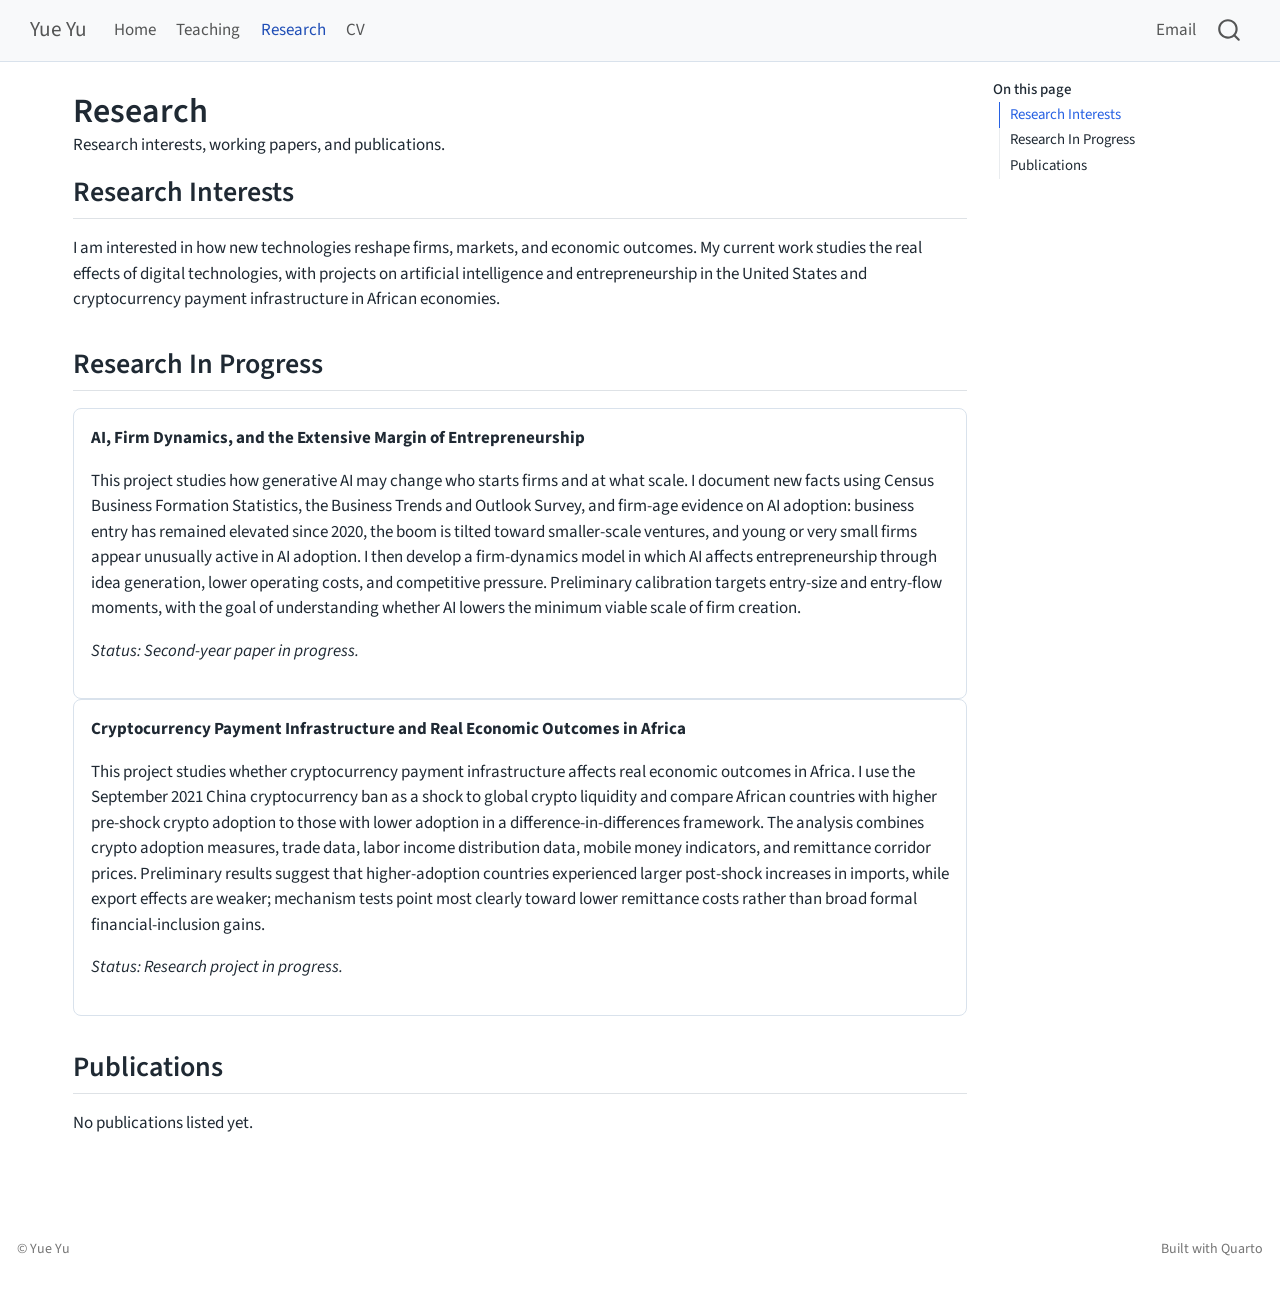
==== docs/research.html @ 1b6b4083 "Initial personal website" ====
<!DOCTYPE html>
<html xmlns="http://www.w3.org/1999/xhtml" lang="en" xml:lang="en"><head>

<meta charset="utf-8">
<meta name="generator" content="quarto-1.9.38">

<meta name="viewport" content="width=device-width, initial-scale=1.0, user-scalable=yes">

<meta name="description" content="Research interests, working papers, and publications.">

<title>Research – Yue Yu</title>
<style>
/* Default styles provided by pandoc.
** See https://pandoc.org/MANUAL.html#variables-for-html for config info.
*/
code{white-space: pre-wrap;}
span.smallcaps{font-variant: small-caps;}
div.columns{display: flex; gap: min(4vw, 1.5em);}
div.column{flex: auto; overflow-x: auto;}
div.hanging-indent{margin-left: 1.5em; text-indent: -1.5em;}
ul.task-list{list-style: none;}
ul.task-list li input[type="checkbox"] {
  width: 0.8em;
  margin: 0 0.8em 0.2em -1em; /* quarto-specific, see https://github.com/quarto-dev/quarto-cli/issues/4556 */ 
  vertical-align: middle;
}
</style>


<script src="site_libs/quarto-nav/quarto-nav.js"></script>
<script src="site_libs/quarto-nav/headroom.min.js"></script>
<script src="site_libs/clipboard/clipboard.min.js"></script>
<script src="site_libs/quarto-search/autocomplete.umd.js"></script>
<script src="site_libs/quarto-search/fuse.min.js"></script>
<script src="site_libs/quarto-search/quarto-search.js"></script>
<meta name="quarto:offset" content="./">
<script src="site_libs/quarto-html/quarto.js" type="module"></script>
<script src="site_libs/quarto-html/tabsets/tabsets.js" type="module"></script>
<script src="site_libs/quarto-html/popper.min.js"></script>
<script src="site_libs/quarto-html/tippy.umd.min.js"></script>
<script src="site_libs/quarto-html/anchor.min.js"></script>
<link href="site_libs/quarto-html/tippy.css" rel="stylesheet">
<link href="site_libs/quarto-html/quarto-syntax-highlighting-15634bcf2e68342d4ad2dfa704d543f6.css" rel="stylesheet" id="quarto-text-highlighting-styles">
<script src="site_libs/bootstrap/bootstrap.min.js"></script>
<link href="site_libs/bootstrap/bootstrap-icons.css" rel="stylesheet">
<link href="site_libs/bootstrap/bootstrap-158031087360bce0ff56dc785ce39e06.min.css" rel="stylesheet" append-hash="true" id="quarto-bootstrap" data-mode="light">
<script id="quarto-search-options" type="application/json">{
  "location": "navbar",
  "copy-button": false,
  "collapse-after": 3,
  "panel-placement": "end",
  "type": "overlay",
  "limit": 50,
  "keyboard-shortcut": [
    "f",
    "/",
    "s"
  ],
  "show-item-context": false,
  "language": {
    "search-no-results-text": "No results",
    "search-matching-documents-text": "matching documents",
    "search-copy-link-title": "Copy link to search",
    "search-hide-matches-text": "Hide additional matches",
    "search-more-match-text": "more match in this document",
    "search-more-matches-text": "more matches in this document",
    "search-clear-button-title": "Clear",
    "search-text-placeholder": "",
    "search-detached-cancel-button-title": "Cancel",
    "search-submit-button-title": "Submit",
    "search-label": "Search"
  }
}</script>


<link rel="stylesheet" href="styles.css">
</head>

<body class="nav-fixed quarto-light">

<div id="quarto-search-results"></div>
  <header id="quarto-header" class="headroom fixed-top">
    <nav class="navbar navbar-expand-lg " data-bs-theme="dark">
      <div class="navbar-container container-fluid">
      <div class="navbar-brand-container mx-auto">
    <a class="navbar-brand" href="./index.html">
    <span class="navbar-title">Yue Yu</span>
    </a>
  </div>
            <div id="quarto-search" class="" title="Search"></div>
          <button class="navbar-toggler" type="button" data-bs-toggle="collapse" data-bs-target="#navbarCollapse" aria-controls="navbarCollapse" role="menu" aria-expanded="false" aria-label="Toggle navigation" onclick="if (window.quartoToggleHeadroom) { window.quartoToggleHeadroom(); }">
  <span class="navbar-toggler-icon"></span>
</button>
          <div class="collapse navbar-collapse" id="navbarCollapse">
            <ul class="navbar-nav navbar-nav-scroll me-auto">
  <li class="nav-item">
    <a class="nav-link" href="./index.html"> 
<span class="menu-text">Home</span></a>
  </li>  
  <li class="nav-item">
    <a class="nav-link" href="./teaching.html"> 
<span class="menu-text">Teaching</span></a>
  </li>  
  <li class="nav-item">
    <a class="nav-link active" href="./research.html" aria-current="page"> 
<span class="menu-text">Research</span></a>
  </li>  
  <li class="nav-item">
    <a class="nav-link" href="./cv.html"> 
<span class="menu-text">CV</span></a>
  </li>  
</ul>
            <ul class="navbar-nav navbar-nav-scroll ms-auto">
  <li class="nav-item">
    <a class="nav-link" href="mailto:yu78@ucsb.edu"> 
<span class="menu-text">Email</span></a>
  </li>  
</ul>
          </div> <!-- /navcollapse -->
            <div class="quarto-navbar-tools">
</div>
      </div> <!-- /container-fluid -->
    </nav>
</header>
<!-- content -->
<div id="quarto-content" class="quarto-container page-columns page-rows-contents page-layout-full page-navbar">
<!-- sidebar -->
<!-- margin-sidebar -->
    <div id="quarto-margin-sidebar" class="sidebar margin-sidebar">
        <nav id="TOC" role="doc-toc" class="toc-active">
    <h2 id="toc-title">On this page</h2>
   
  <ul>
  <li><a href="#research-interests" id="toc-research-interests" class="nav-link active" data-scroll-target="#research-interests">Research Interests</a></li>
  <li><a href="#research-in-progress" id="toc-research-in-progress" class="nav-link" data-scroll-target="#research-in-progress">Research In Progress</a></li>
  <li><a href="#publications" id="toc-publications" class="nav-link" data-scroll-target="#publications">Publications</a></li>
  </ul>
</nav>
    </div>
<!-- main -->
<main class="content column-page-left" id="quarto-document-content">

<header id="title-block-header" class="quarto-title-block default">
<div class="quarto-title">
<h1 class="title">Research</h1>
</div>

<div>
  <div class="description">
    Research interests, working papers, and publications.
  </div>
</div>


<div class="quarto-title-meta column-page-left">

    
  
    
  </div>
  


</header>


<section id="research-interests" class="level2">
<h2 class="anchored" data-anchor-id="research-interests">Research Interests</h2>
<p>I am interested in how new technologies reshape firms, markets, and economic outcomes. My current work studies the real effects of digital technologies, with projects on artificial intelligence and entrepreneurship in the United States and cryptocurrency payment infrastructure in African economies.</p>
</section>
<section id="research-in-progress" class="level2">
<h2 class="anchored" data-anchor-id="research-in-progress">Research In Progress</h2>
<div class="paper">
<p><strong>AI, Firm Dynamics, and the Extensive Margin of Entrepreneurship</strong></p>
<p>This project studies how generative AI may change who starts firms and at what scale. I document new facts using Census Business Formation Statistics, the Business Trends and Outlook Survey, and firm-age evidence on AI adoption: business entry has remained elevated since 2020, the boom is tilted toward smaller-scale ventures, and young or very small firms appear unusually active in AI adoption. I then develop a firm-dynamics model in which AI affects entrepreneurship through idea generation, lower operating costs, and competitive pressure. Preliminary calibration targets entry-size and entry-flow moments, with the goal of understanding whether AI lowers the minimum viable scale of firm creation.</p>
<p><em>Status: Second-year paper in progress.</em></p>
</div>
<div class="paper">
<p><strong>Cryptocurrency Payment Infrastructure and Real Economic Outcomes in Africa</strong></p>
<p>This project studies whether cryptocurrency payment infrastructure affects real economic outcomes in Africa. I use the September 2021 China cryptocurrency ban as a shock to global crypto liquidity and compare African countries with higher pre-shock crypto adoption to those with lower adoption in a difference-in-differences framework. The analysis combines crypto adoption measures, trade data, labor income distribution data, mobile money indicators, and remittance corridor prices. Preliminary results suggest that higher-adoption countries experienced larger post-shock increases in imports, while export effects are weaker; mechanism tests point most clearly toward lower remittance costs rather than broad formal financial-inclusion gains.</p>
<p><em>Status: Research project in progress.</em></p>
</div>
</section>
<section id="publications" class="level2">
<h2 class="anchored" data-anchor-id="publications">Publications</h2>
<p>No publications listed yet.</p>


</section>

</main> <!-- /main -->
<script id="quarto-html-after-body" type="application/javascript">
  window.document.addEventListener("DOMContentLoaded", function (event) {
    const icon = "";
    const anchorJS = new window.AnchorJS();
    anchorJS.options = {
      placement: 'right',
      icon: icon
    };
    anchorJS.add('.anchored');
    const isCodeAnnotation = (el) => {
      for (const clz of el.classList) {
        if (clz.startsWith('code-annotation-')) {                     
          return true;
        }
      }
      return false;
    }
    const onCopySuccess = function(e) {
      // button target
      const button = e.trigger;
      // don't keep focus
      button.blur();
      // flash "checked"
      button.classList.add('code-copy-button-checked');
      var currentTitle = button.getAttribute("title");
      button.setAttribute("title", "Copied!");
      let tooltip;
      if (window.bootstrap) {
        button.setAttribute("data-bs-toggle", "tooltip");
        button.setAttribute("data-bs-placement", "left");
        button.setAttribute("data-bs-title", "Copied!");
        tooltip = new bootstrap.Tooltip(button, 
          { trigger: "manual", 
            customClass: "code-copy-button-tooltip",
            offset: [0, -8]});
        tooltip.show();    
      }
      setTimeout(function() {
        if (tooltip) {
          tooltip.hide();
          button.removeAttribute("data-bs-title");
          button.removeAttribute("data-bs-toggle");
          button.removeAttribute("data-bs-placement");
        }
        button.setAttribute("title", currentTitle);
        button.classList.remove('code-copy-button-checked');
      }, 1000);
      // clear code selection
      e.clearSelection();
    }
    const getTextToCopy = function(trigger) {
      const outerScaffold = trigger.parentElement.cloneNode(true);
      const codeEl = outerScaffold.querySelector('code');
      for (const childEl of codeEl.children) {
        if (isCodeAnnotation(childEl)) {
          childEl.remove();
        }
      }
      return codeEl.innerText;
    }
    const clipboard = new window.ClipboardJS('.code-copy-button:not([data-in-quarto-modal])', {
      text: getTextToCopy
    });
    clipboard.on('success', onCopySuccess);
    if (window.document.getElementById('quarto-embedded-source-code-modal')) {
      const clipboardModal = new window.ClipboardJS('.code-copy-button[data-in-quarto-modal]', {
        text: getTextToCopy,
        container: window.document.getElementById('quarto-embedded-source-code-modal')
      });
      clipboardModal.on('success', onCopySuccess);
    }
      var localhostRegex = new RegExp(/^(?:http|https):\/\/localhost\:?[0-9]*\//);
      var mailtoRegex = new RegExp(/^mailto:/);
        var filterRegex = new RegExp('/' + window.location.host + '/');
      var isInternal = (href) => {
          return filterRegex.test(href) || localhostRegex.test(href) || mailtoRegex.test(href);
      }
      // Inspect non-navigation links and adorn them if external
     var links = window.document.querySelectorAll('a[href]:not(.nav-link):not(.navbar-brand):not(.toc-action):not(.sidebar-link):not(.sidebar-item-toggle):not(.pagination-link):not(.no-external):not([aria-hidden]):not(.dropdown-item):not(.quarto-navigation-tool):not(.about-link)');
      for (var i=0; i<links.length; i++) {
        const link = links[i];
        if (!isInternal(link.href)) {
          // undo the damage that might have been done by quarto-nav.js in the case of
          // links that we want to consider external
          if (link.dataset.originalHref !== undefined) {
            link.href = link.dataset.originalHref;
          }
        }
      }
    function tippyHover(el, contentFn, onTriggerFn, onUntriggerFn) {
      const config = {
        allowHTML: true,
        maxWidth: 500,
        delay: 100,
        arrow: false,
        appendTo: function(el) {
            return el.parentElement;
        },
        interactive: true,
        interactiveBorder: 10,
        theme: 'quarto',
        placement: 'bottom-start',
      };
      if (contentFn) {
        config.content = contentFn;
      }
      if (onTriggerFn) {
        config.onTrigger = onTriggerFn;
      }
      if (onUntriggerFn) {
        config.onUntrigger = onUntriggerFn;
      }
      window.tippy(el, config); 
    }
    const noterefs = window.document.querySelectorAll('a[role="doc-noteref"]');
    for (var i=0; i<noterefs.length; i++) {
      const ref = noterefs[i];
      tippyHover(ref, function() {
        // use id or data attribute instead here
        let href = ref.getAttribute('data-footnote-href') || ref.getAttribute('href');
        try { href = new URL(href).hash; } catch {}
        const id = href.replace(/^#\/?/, "");
        const note = window.document.getElementById(id);
        if (note) {
          return note.innerHTML;
        } else {
          return "";
        }
      });
    }
    const xrefs = window.document.querySelectorAll('a.quarto-xref');
    const processXRef = (id, note) => {
      // Strip column container classes
      const stripColumnClz = (el) => {
        el.classList.remove("page-full", "page-columns");
        if (el.children) {
          for (const child of el.children) {
            stripColumnClz(child);
          }
        }
      }
      stripColumnClz(note)
      if (id === null || id.startsWith('sec-')) {
        // Special case sections, only their first couple elements
        const container = document.createElement("div");
        if (note.children && note.children.length > 2) {
          container.appendChild(note.children[0].cloneNode(true));
          for (let i = 1; i < note.children.length; i++) {
            const child = note.children[i];
            if (child.tagName === "P" && child.innerText === "") {
              continue;
            } else {
              container.appendChild(child.cloneNode(true));
              break;
            }
          }
          if (window.Quarto?.typesetMath) {
            window.Quarto.typesetMath(container);
          }
          return container.innerHTML
        } else {
          if (window.Quarto?.typesetMath) {
            window.Quarto.typesetMath(note);
          }
          return note.innerHTML;
        }
      } else {
        // Remove any anchor links if they are present
        const anchorLink = note.querySelector('a.anchorjs-link');
        if (anchorLink) {
          anchorLink.remove();
        }
        if (window.Quarto?.typesetMath) {
          window.Quarto.typesetMath(note);
        }
        if (note.classList.contains("callout")) {
          return note.outerHTML;
        } else {
          return note.innerHTML;
        }
      }
    }
    for (var i=0; i<xrefs.length; i++) {
      const xref = xrefs[i];
      tippyHover(xref, undefined, function(instance) {
        instance.disable();
        let url = xref.getAttribute('href');
        let hash = undefined; 
        if (url.startsWith('#')) {
          hash = url;
        } else {
          try { hash = new URL(url).hash; } catch {}
        }
        if (hash) {
          const id = hash.replace(/^#\/?/, "");
          const note = window.document.getElementById(id);
          if (note !== null) {
            try {
              const html = processXRef(id, note.cloneNode(true));
              instance.setContent(html);
            } finally {
              instance.enable();
              instance.show();
            }
          } else {
            // See if we can fetch this
            fetch(url.split('#')[0])
            .then(res => res.text())
            .then(html => {
              const parser = new DOMParser();
              const htmlDoc = parser.parseFromString(html, "text/html");
              const note = htmlDoc.getElementById(id);
              if (note !== null) {
                const html = processXRef(id, note);
                instance.setContent(html);
              } 
            }).finally(() => {
              instance.enable();
              instance.show();
            });
          }
        } else {
          // See if we can fetch a full url (with no hash to target)
          // This is a special case and we should probably do some content thinning / targeting
          fetch(url)
          .then(res => res.text())
          .then(html => {
            const parser = new DOMParser();
            const htmlDoc = parser.parseFromString(html, "text/html");
            const note = htmlDoc.querySelector('main.content');
            if (note !== null) {
              // This should only happen for chapter cross references
              // (since there is no id in the URL)
              // remove the first header
              if (note.children.length > 0 && note.children[0].tagName === "HEADER") {
                note.children[0].remove();
              }
              const html = processXRef(null, note);
              instance.setContent(html);
            } 
          }).finally(() => {
            instance.enable();
            instance.show();
          });
        }
      }, function(instance) {
      });
    }
        let selectedAnnoteEl;
        const selectorForAnnotation = ( cell, annotation) => {
          let cellAttr = 'data-code-cell="' + cell + '"';
          let lineAttr = 'data-code-annotation="' +  annotation + '"';
          const selector = 'span[' + cellAttr + '][' + lineAttr + ']';
          return selector;
        }
        const selectCodeLines = (annoteEl) => {
          const doc = window.document;
          const targetCell = annoteEl.getAttribute("data-target-cell");
          const targetAnnotation = annoteEl.getAttribute("data-target-annotation");
          const annoteSpan = window.document.querySelector(selectorForAnnotation(targetCell, targetAnnotation));
          const lines = annoteSpan.getAttribute("data-code-lines").split(",");
          const lineIds = lines.map((line) => {
            return targetCell + "-" + line;
          })
          let top = null;
          let height = null;
          let parent = null;
          if (lineIds.length > 0) {
              //compute the position of the single el (top and bottom and make a div)
              const el = window.document.getElementById(lineIds[0]);
              top = el.offsetTop;
              height = el.offsetHeight;
              parent = el.parentElement.parentElement;
            if (lineIds.length > 1) {
              const lastEl = window.document.getElementById(lineIds[lineIds.length - 1]);
              const bottom = lastEl.offsetTop + lastEl.offsetHeight;
              height = bottom - top;
            }
            if (top !== null && height !== null && parent !== null) {
              // cook up a div (if necessary) and position it 
              let div = window.document.getElementById("code-annotation-line-highlight");
              if (div === null) {
                div = window.document.createElement("div");
                div.setAttribute("id", "code-annotation-line-highlight");
                div.style.position = 'absolute';
                parent.appendChild(div);
              }
              div.style.top = top - 2 + "px";
              div.style.height = height + 4 + "px";
              div.style.left = 0;
              let gutterDiv = window.document.getElementById("code-annotation-line-highlight-gutter");
              if (gutterDiv === null) {
                gutterDiv = window.document.createElement("div");
                gutterDiv.setAttribute("id", "code-annotation-line-highlight-gutter");
                gutterDiv.style.position = 'absolute';
                const codeCell = window.document.getElementById(targetCell);
                const gutter = codeCell.querySelector('.code-annotation-gutter');
                gutter.appendChild(gutterDiv);
              }
              gutterDiv.style.top = top - 2 + "px";
              gutterDiv.style.height = height + 4 + "px";
            }
            selectedAnnoteEl = annoteEl;
          }
        };
        const unselectCodeLines = () => {
          const elementsIds = ["code-annotation-line-highlight", "code-annotation-line-highlight-gutter"];
          elementsIds.forEach((elId) => {
            const div = window.document.getElementById(elId);
            if (div) {
              div.remove();
            }
          });
          selectedAnnoteEl = undefined;
        };
          // Handle positioning of the toggle
      window.addEventListener(
        "resize",
        throttle(() => {
          elRect = undefined;
          if (selectedAnnoteEl) {
            selectCodeLines(selectedAnnoteEl);
          }
        }, 10)
      );
      function throttle(fn, ms) {
      let throttle = false;
      let timer;
        return (...args) => {
          if(!throttle) { // first call gets through
              fn.apply(this, args);
              throttle = true;
          } else { // all the others get throttled
              if(timer) clearTimeout(timer); // cancel #2
              timer = setTimeout(() => {
                fn.apply(this, args);
                timer = throttle = false;
              }, ms);
          }
        };
      }
        // Attach click handler to the DT
        const annoteDls = window.document.querySelectorAll('dt[data-target-cell]');
        for (const annoteDlNode of annoteDls) {
          annoteDlNode.addEventListener('click', (event) => {
            const clickedEl = event.target;
            if (clickedEl !== selectedAnnoteEl) {
              unselectCodeLines();
              const activeEl = window.document.querySelector('dt[data-target-cell].code-annotation-active');
              if (activeEl) {
                activeEl.classList.remove('code-annotation-active');
              }
              selectCodeLines(clickedEl);
              clickedEl.classList.add('code-annotation-active');
            } else {
              // Unselect the line
              unselectCodeLines();
              clickedEl.classList.remove('code-annotation-active');
            }
          });
        }
    const findCites = (el) => {
      const parentEl = el.parentElement;
      if (parentEl) {
        const cites = parentEl.dataset.cites;
        if (cites) {
          return {
            el,
            cites: cites.split(' ')
          };
        } else {
          return findCites(el.parentElement)
        }
      } else {
        return undefined;
      }
    };
    var bibliorefs = window.document.querySelectorAll('a[role="doc-biblioref"]');
    for (var i=0; i<bibliorefs.length; i++) {
      const ref = bibliorefs[i];
      const citeInfo = findCites(ref);
      if (citeInfo) {
        tippyHover(citeInfo.el, function() {
          var popup = window.document.createElement('div');
          citeInfo.cites.forEach(function(cite) {
            var citeDiv = window.document.createElement('div');
            citeDiv.classList.add('hanging-indent');
            citeDiv.classList.add('csl-entry');
            var biblioDiv = window.document.getElementById('ref-' + cite);
            if (biblioDiv) {
              citeDiv.innerHTML = biblioDiv.innerHTML;
            }
            popup.appendChild(citeDiv);
          });
          return popup.innerHTML;
        });
      }
    }
  });
  </script>
</div> <!-- /content -->
<footer class="footer">
  <div class="nav-footer">
    <div class="nav-footer-left">
<p>© Yue Yu</p>
</div>   
    <div class="nav-footer-center">
      &nbsp;
    </div>
    <div class="nav-footer-right">
<p>Built with Quarto</p>
</div>
  </div>
</footer>




</body></html>
---- docs/site_libs/quarto-html/tippy.css ----
.tippy-box[data-animation=fade][data-state=hidden]{opacity:0}[data-tippy-root]{max-width:calc(100vw - 10px)}.tippy-box{position:relative;background-color:#333;color:#fff;border-radius:4px;font-size:14px;line-height:1.4;white-space:normal;outline:0;transition-property:transform,visibility,opacity}.tippy-box[data-placement^=top]>.tippy-arrow{bottom:0}.tippy-box[data-placement^=top]>.tippy-arrow:before{bottom:-7px;left:0;border-width:8px 8px 0;border-top-color:initial;transform-origin:center top}.tippy-box[data-placement^=bottom]>.tippy-arrow{top:0}.tippy-box[data-placement^=bottom]>.tippy-arrow:before{top:-7px;left:0;border-width:0 8px 8px;border-bottom-color:initial;transform-origin:center bottom}.tippy-box[data-placement^=left]>.tippy-arrow{right:0}.tippy-box[data-placement^=left]>.tippy-arrow:before{border-width:8px 0 8px 8px;border-left-color:initial;right:-7px;transform-origin:center left}.tippy-box[data-placement^=right]>.tippy-arrow{left:0}.tippy-box[data-placement^=right]>.tippy-arrow:before{left:-7px;border-width:8px 8px 8px 0;border-right-color:initial;transform-origin:center right}.tippy-box[data-inertia][data-state=visible]{transition-timing-function:cubic-bezier(.54,1.5,.38,1.11)}.tippy-arrow{width:16px;height:16px;color:#333}.tippy-arrow:before{content:"";position:absolute;border-color:transparent;border-style:solid}.tippy-content{position:relative;padding:5px 9px;z-index:1}
---- docs/site_libs/quarto-html/quarto-syntax-highlighting-15634bcf2e68342d4ad2dfa704d543f6.css ----
/* quarto syntax highlight colors */
:root {
  --quarto-hl-ot-color: #003B4F;
  --quarto-hl-at-color: #657422;
  --quarto-hl-ss-color: #20794D;
  --quarto-hl-an-color: #5E5E5E;
  --quarto-hl-fu-color: #4758AB;
  --quarto-hl-st-color: #20794D;
  --quarto-hl-cf-color: #003B4F;
  --quarto-hl-op-color: #5E5E5E;
  --quarto-hl-er-color: #AD0000;
  --quarto-hl-bn-color: #AD0000;
  --quarto-hl-al-color: #AD0000;
  --quarto-hl-va-color: #111111;
  --quarto-hl-bu-color: inherit;
  --quarto-hl-ex-color: inherit;
  --quarto-hl-pp-color: #AD0000;
  --quarto-hl-in-color: #5E5E5E;
  --quarto-hl-vs-color: #20794D;
  --quarto-hl-wa-color: #5E5E5E;
  --quarto-hl-do-color: #5E5E5E;
  --quarto-hl-im-color: #00769E;
  --quarto-hl-ch-color: #20794D;
  --quarto-hl-dt-color: #AD0000;
  --quarto-hl-fl-color: #AD0000;
  --quarto-hl-co-color: #5E5E5E;
  --quarto-hl-cv-color: #5E5E5E;
  --quarto-hl-cn-color: #8f5902;
  --quarto-hl-sc-color: #5E5E5E;
  --quarto-hl-dv-color: #AD0000;
  --quarto-hl-kw-color: #003B4F;
}

/* other quarto variables */
:root {
  --quarto-font-monospace: SFMono-Regular, Menlo, Monaco, Consolas, "Liberation Mono", "Courier New", monospace;
}

/* syntax highlight based on Pandoc's rules */
pre > code.sourceCode > span {
  color: #003B4F;
}

code.sourceCode > span {
  color: #003B4F;
}

div.sourceCode,
div.sourceCode pre.sourceCode {
  color: #003B4F;
}

/* Normal */
code span {
  color: #003B4F;
}

/* Alert */
code span.al {
  color: #AD0000;
  font-style: inherit;
}

/* Annotation */
code span.an {
  color: #5E5E5E;
  font-style: inherit;
}

/* Attribute */
code span.at {
  color: #657422;
  font-style: inherit;
}

/* BaseN */
code span.bn {
  color: #AD0000;
  font-style: inherit;
}

/* BuiltIn */
code span.bu {
  font-style: inherit;
}

/* ControlFlow */
code span.cf {
  color: #003B4F;
  font-weight: bold;
  font-style: inherit;
}

/* Char */
code span.ch {
  color: #20794D;
  font-style: inherit;
}

/* Constant */
code span.cn {
  color: #8f5902;
  font-style: inherit;
}

/* Comment */
code span.co {
  color: #5E5E5E;
  font-style: inherit;
}

/* CommentVar */
code span.cv {
  color: #5E5E5E;
  font-style: italic;
}

/* Documentation */
code span.do {
  color: #5E5E5E;
  font-style: italic;
}

/* DataType */
code span.dt {
  color: #AD0000;
  font-style: inherit;
}

/* DecVal */
code span.dv {
  color: #AD0000;
  font-style: inherit;
}

/* Error */
code span.er {
  color: #AD0000;
  font-style: inherit;
}

/* Extension */
code span.ex {
  font-style: inherit;
}

/* Float */
code span.fl {
  color: #AD0000;
  font-style: inherit;
}

/* Function */
code span.fu {
  color: #4758AB;
  font-style: inherit;
}

/* Import */
code span.im {
  color: #00769E;
  font-style: inherit;
}

/* Information */
code span.in {
  color: #5E5E5E;
  font-style: inherit;
}

/* Keyword */
code span.kw {
  color: #003B4F;
  font-weight: bold;
  font-style: inherit;
}

/* Operator */
code span.op {
  color: #5E5E5E;
  font-style: inherit;
}

/* Other */
code span.ot {
  color: #003B4F;
  font-style: inherit;
}

/* Preprocessor */
code span.pp {
  color: #AD0000;
  font-style: inherit;
}

/* SpecialChar */
code span.sc {
  color: #5E5E5E;
  font-style: inherit;
}

/* SpecialString */
code span.ss {
  color: #20794D;
  font-style: inherit;
}

/* String */
code span.st {
  color: #20794D;
  font-style: inherit;
}

/* Variable */
code span.va {
  color: #111111;
  font-style: inherit;
}

/* VerbatimString */
code span.vs {
  color: #20794D;
  font-style: inherit;
}

/* Warning */
code span.wa {
  color: #5E5E5E;
  font-style: italic;
}

.prevent-inlining {
  content: "</";
}

/*# sourceMappingURL=f23921c56f73e400b49028c9186a1aa0.css.map */
---- docs/styles.css ----
:root {
  --ink: #1f2933;
  --muted: #667085;
  --line: #d9e2ec;
  --accent: #0f766e;
  --accent-dark: #115e59;
  --soft: #f5f7fa;
  --paper: #ffffff;
}

body {
  color: var(--ink);
}

a {
  color: var(--accent-dark);
}

.navbar {
  border-bottom: 1px solid var(--line);
}

.hero {
  display: grid;
  grid-template-columns: minmax(0, 1fr) 320px;
  gap: 2rem;
  align-items: center;
  padding: 2.5rem 0 2rem;
}

.hero-copy {
  font-size: 1.15rem;
  line-height: 1.7;
  color: var(--ink);
}

.hero-card {
  border: 1px solid var(--line);
  border-radius: 8px;
  padding: 1.25rem;
  background: var(--paper);
  box-shadow: 0 10px 30px rgba(31, 41, 51, 0.06);
}

.initials {
  display: grid;
  place-items: center;
  width: 84px;
  height: 84px;
  margin-bottom: 1rem;
  border-radius: 50%;
  background: #e0f2f1;
  color: var(--accent-dark);
  font-size: 1.8rem;
  font-weight: 700;
  letter-spacing: 0;
}

.button {
  display: inline-block;
  margin-top: 0.75rem;
  margin-right: 0.5rem;
  padding: 0.55rem 0.85rem;
  border-radius: 6px;
  background: var(--accent);
  color: #ffffff;
  text-decoration: none;
  font-weight: 600;
}

.button:hover {
  background: var(--accent-dark);
  color: #ffffff;
}

.button.secondary {
  background: var(--soft);
  color: var(--accent-dark);
  border: 1px solid var(--line);
}

.notice {
  border-left: 4px solid var(--accent);
  background: var(--soft);
  padding: 1rem 1.2rem;
  margin: 1rem 0 1.5rem;
}

.link-grid {
  display: grid;
  grid-template-columns: repeat(3, minmax(0, 1fr));
  gap: 1rem;
  margin-top: 1rem;
}

.link-card,
.paper {
  border: 1px solid var(--line);
  border-radius: 8px;
  padding: 1rem;
  background: var(--paper);
}

.link-card h3 {
  margin-top: 0;
}

table {
  width: 100%;
}

@media (max-width: 800px) {
  .hero,
  .link-grid {
    grid-template-columns: 1fr;
  }

  .hero {
    padding-top: 1rem;
  }
}
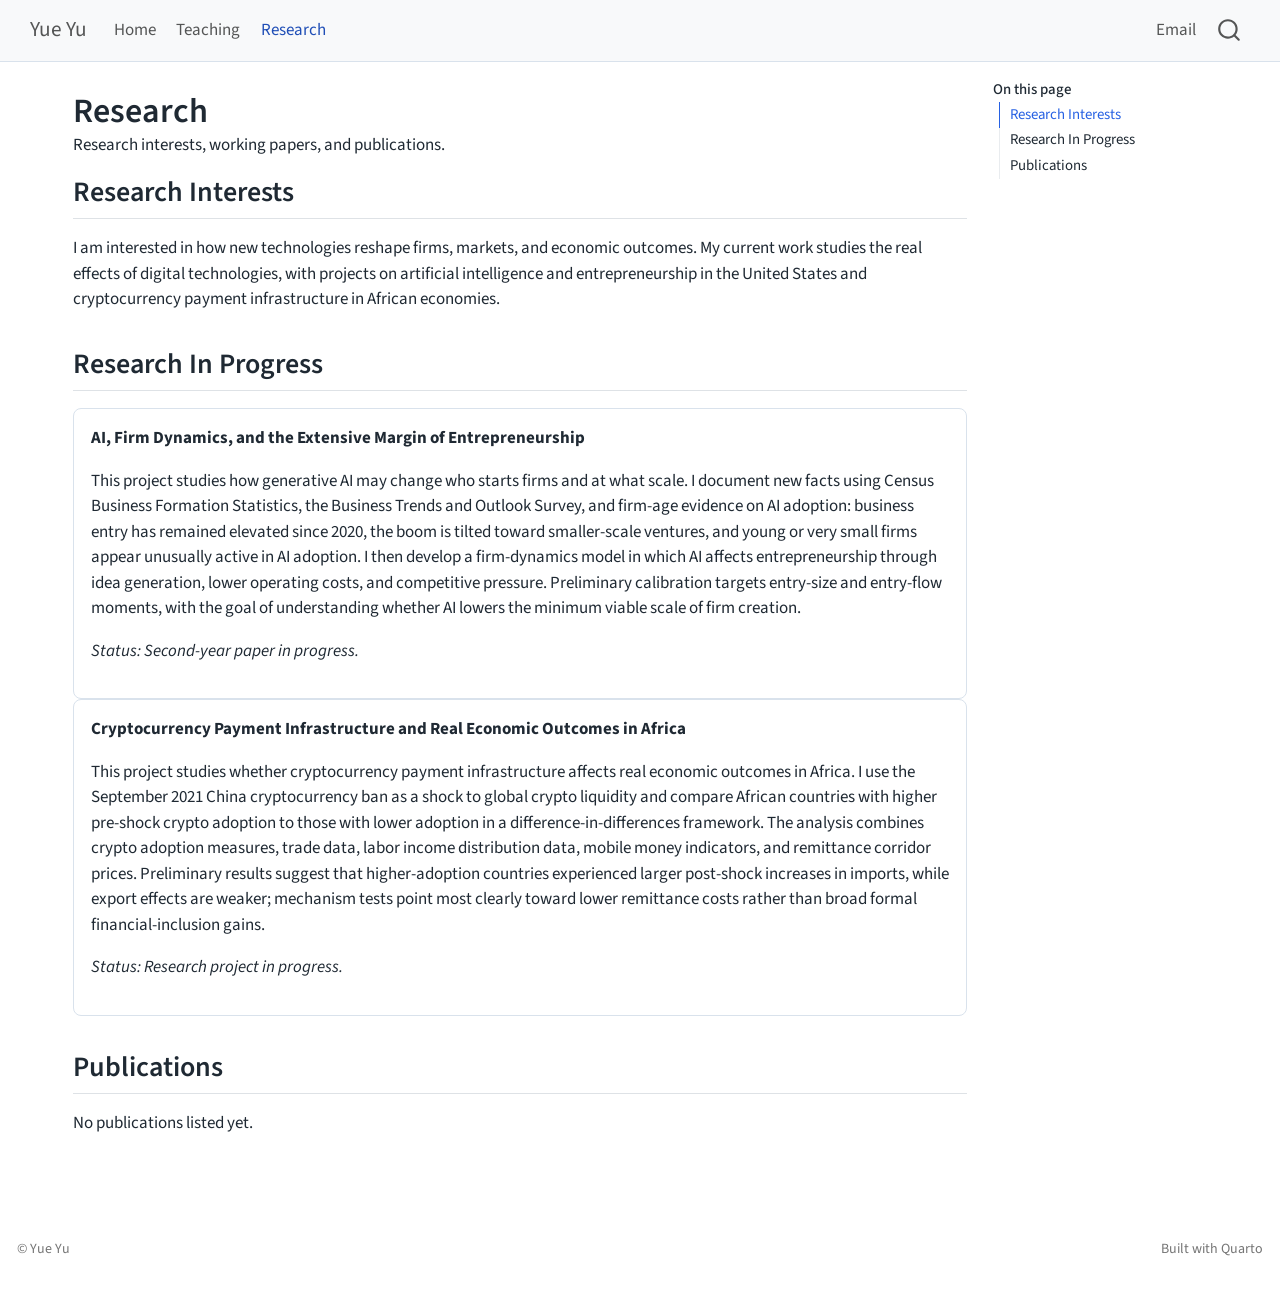
==== commit c7affad2: "Remove CV page from site" ====
--- a/docs/research.html
+++ b/docs/research.html
@@ -104,10 +104,6 @@
   <li class="nav-item">
     <a class="nav-link active" href="./research.html" aria-current="page"> 
 <span class="menu-text">Research</span></a>
-  </li>  
-  <li class="nav-item">
-    <a class="nav-link" href="./cv.html"> 
-<span class="menu-text">CV</span></a>
   </li>  
 </ul>
             <ul class="navbar-nav navbar-nav-scroll ms-auto">
